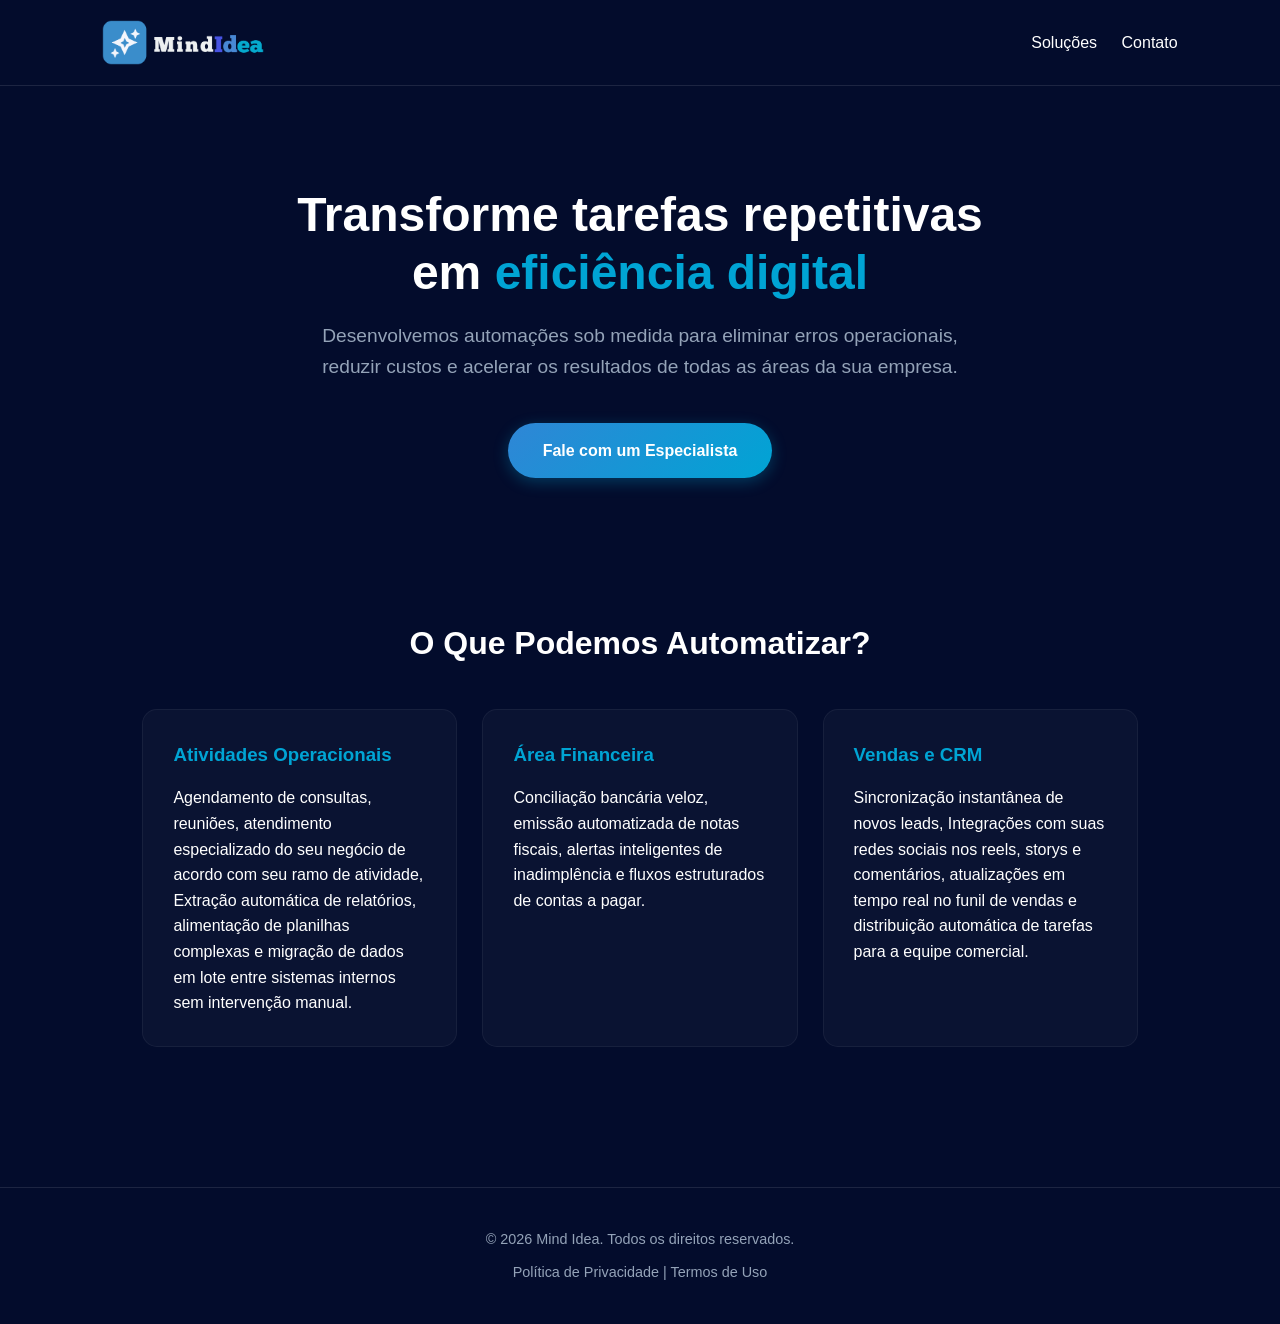
==== index.html @ c0959627 "Update index.html" ====
<!DOCTYPE html>
<html lang="pt-BR">
<head>
    <meta charset="UTF-8">
    <meta name="viewport" content="width=device-width, initial-scale=1.0">
    <title>Mind Idea | Automação Inteligente de Processos e tarefas operacionais</title>
    <meta name="description" content="Automações sob medida para eliminar erros operacionais, reduzir custos e acelerar os resultados da sua empresa.">
    <link rel="icon" type="image/png" href="favicon.png">
    <link rel="apple-touch-icon" href="apple-touch-icon.png">
    <link rel="stylesheet" href="style.css">
</head>
<body>

    <header>
        <div class="logo-area">
            <img src="logo.png" alt="Mind Idea" class="logo-img" width="160" height="45">
        </div>
        <nav>
            <a href="#solucoes">Soluções</a>
            <a href="11957119555">Contato</a>
        </nav>
    </header>

    <main>
        <section class="hero">
            <h1>Transforme tarefas repetitivas em <span>eficiência digital</span></h1>
            <p>Desenvolvemos automações sob medida para eliminar erros operacionais, reduzir custos e acelerar os resultados de todas as áreas da sua empresa.</p>
            <a href="11957119555" class="btn-cta">Fale com um Especialista</a>
        </section>

        <section class="services" id="solucoes">
            <h2>O Que Podemos Automatizar?</h2>
            <div class="grid">
                <div class="card">
                    <h3>Atividades Operacionais</h3>
                    <p>Agendamento de consultas, reuniões, atendimento especializado do seu negócio de acordo com seu ramo de atividade, Extração automática de relatórios, alimentação de planilhas complexas e migração de dados em lote entre sistemas internos sem intervenção manual.</p>
                </div>
                <div class="card">
                    <h3>Área Financeira</h3>
                    <p>Conciliação bancária veloz, emissão automatizada de notas fiscais, alertas inteligentes de inadimplência e fluxos estruturados de contas a pagar.</p>
                </div>
                <div class="card">
                    <h3>Vendas e CRM</h3>
                    <p>Sincronização instantânea de novos leads, Integrações com suas redes sociais nos reels, storys e comentários, atualizações em tempo real no funil de vendas e distribuição automática de tarefas para a equipe comercial.</p>
                </div>
            </div>
        </section>
    </main>

    <footer>
        <p>© 2026 Mind Idea. Todos os direitos reservados.</p>
        <p class="footer-links">
            <a href="politica-privacidade.html">Política de Privacidade</a> |
            <a href="termos-uso.html">Termos de Uso</a>
        </p>
    </footer>

</body>
</html>
---- style.css ----
/* ==========================================================
   Mind Idea | Folha de estilos única (index + páginas legais)
   ========================================================== */

/* Paleta de Cores extraída do Logo da Mind Idea */
:root {
    --bg-dark: #030c2c;
    --primary-blue: #2f86d6;
    --cyan-accent: #00a4d4;
    --text-light: #ffffff;
    --text-muted: #94a3b8;
    --card-bg: rgba(255, 255, 255, 0.03);
}

* {
    margin: 0;
    padding: 0;
    box-sizing: border-box;
}

html {
    scroll-behavior: smooth;
}

body {
    font-family: 'Segoe UI', Tahoma, Geneva, Verdana, sans-serif;
    background-color: var(--bg-dark);
    color: var(--text-light);
    line-height: 1.6;
}

img {
    max-width: 100%;
}

:focus-visible {
    outline: 2px solid var(--cyan-accent);
    outline-offset: 3px;
}

/* ---------- Cabeçalho / Menu ---------- */
header {
    display: flex;
    justify-content: space-between;
    align-items: center;
    padding: 20px 8%;
    border-bottom: 1px solid rgba(255, 255, 255, 0.1);
}

.logo-area {
    display: flex;
    align-items: center;
    gap: 12px;
}

.logo-link {
    text-decoration: none;
    color: inherit;
    display: flex;
    align-items: center;
    gap: 12px;
}

.logo-img {
    height: 45px;
    width: auto;
    display: block;
}

nav a {
    color: var(--text-light);
    text-decoration: none;
    margin-left: 20px;
    transition: color 0.3s;
}

nav a:hover {
    color: var(--cyan-accent);
}

/* ---------- Seção Principal (Hero) ---------- */
.hero {
    padding: 100px 8% 80px;
    text-align: center;
    max-width: 900px;
    margin: 0 auto;
}

.hero h1 {
    font-size: 3rem;
    line-height: 1.2;
    margin-bottom: 20px;
}

.hero h1 span {
    color: var(--cyan-accent);
}

.hero p {
    font-size: 1.2rem;
    color: var(--text-muted);
    margin-bottom: 40px;
}

.btn-cta {
    background: linear-gradient(135deg, var(--primary-blue), var(--cyan-accent));
    color: white;
    padding: 15px 35px;
    border-radius: 30px;
    text-decoration: none;
    font-weight: bold;
    box-shadow: 0 4px 15px rgba(0, 164, 212, 0.3);
    transition: transform 0.3s;
    display: inline-block;
}

.btn-cta:hover {
    transform: translateY(-3px);
}

/* ---------- Serviços / Soluções ---------- */
.services {
    padding: 60px 8%;
    max-width: 1200px;
    margin: 0 auto;
}

.services h2 {
    text-align: center;
    margin-bottom: 40px;
    font-size: 2rem;
}

.grid {
    display: grid;
    grid-template-columns: repeat(auto-fit, minmax(280px, 1fr));
    gap: 25px;
}

.card {
    background: var(--card-bg);
    border: 1px solid rgba(255, 255, 255, 0.05);
    padding: 30px;
    border-radius: 15px;
    transition: border 0.3s;
}

.card:hover {
    border-color: var(--primary-blue);
}

.card h3 {
    margin-bottom: 15px;
    color: var(--cyan-accent);
}

/* ---------- Páginas de Texto Legal ---------- */
.legal-content {
    padding: 80px 8%;
    max-width: 800px;
    margin: 0 auto;
}

.legal-content h1 {
    margin-bottom: 10px;
    color: var(--cyan-accent);
}

.legal-content .legal-updated {
    font-size: 0.9rem;
    margin-bottom: 30px;
}

.legal-content h2 {
    margin: 30px 0 15px;
    font-size: 1.3rem;
}

.legal-content p {
    margin-bottom: 15px;
    color: var(--text-muted);
}

.legal-content ul {
    margin: 0 0 15px 25px;
    color: var(--text-muted);
}

.legal-content li {
    margin-bottom: 8px;
}

.legal-content a {
    color: var(--cyan-accent);
}

.legal-content strong {
    color: var(--text-light);
}

/* Campos a preencher antes de publicar (remova a classe depois) */
.preencher {
    background: rgba(255, 215, 0, 0.18);
    color: #ffd84d;
    padding: 0 4px;
    border-radius: 4px;
}

/* ---------- Rodapé ---------- */
footer {
    text-align: center;
    padding: 40px 8%;
    margin-top: 80px;
    border-top: 1px solid rgba(255, 255, 255, 0.1);
    color: var(--text-muted);
    font-size: 0.9rem;
}

.footer-links {
    margin-top: 10px;
}

footer a {
    color: var(--text-muted);
    text-decoration: none;
}

footer a:hover {
    color: var(--text-light);
}

/* ---------- Responsividade ---------- */
@media (max-width: 600px) {
    .logo-img {
        height: 38px;
    }

    header {
        flex-direction: column;
        gap: 15px;
    }

    nav a:first-child {
        margin-left: 0;
    }

    .hero {
        padding: 60px 5% 50px;
    }

    .hero h1 {
        font-size: 2rem;
    }

    .legal-content {
        padding: 50px 6%;
    }
}
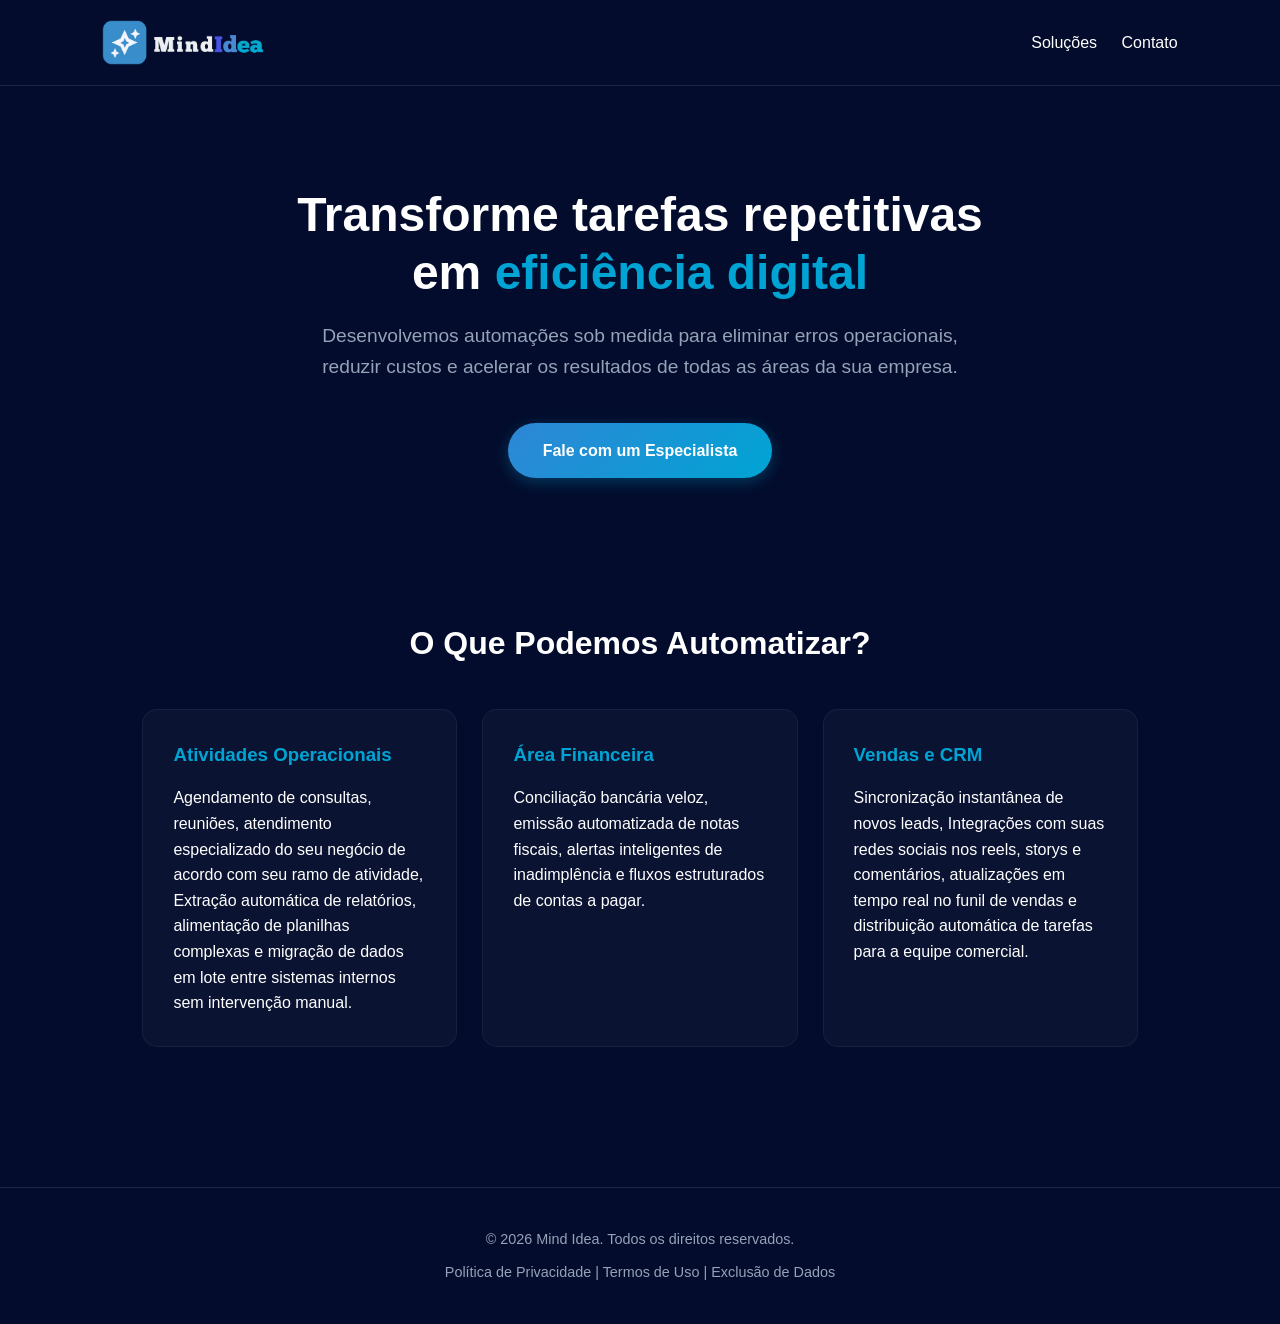
==== commit ae8d5770: "Update index.html" ====
--- a/index.html
+++ b/index.html
@@ -25,7 +25,7 @@
         <section class="hero">
             <h1>Transforme tarefas repetitivas em <span>eficiência digital</span></h1>
             <p>Desenvolvemos automações sob medida para eliminar erros operacionais, reduzir custos e acelerar os resultados de todas as áreas da sua empresa.</p>
-            <a href="11957119555" class="btn-cta">Fale com um Especialista</a>
+            <a href="11914877299" class="btn-cta">Fale com um Especialista</a>
         </section>
 
         <section class="services" id="solucoes">
@@ -51,7 +51,8 @@
         <p>© 2026 Mind Idea. Todos os direitos reservados.</p>
         <p class="footer-links">
             <a href="politica-privacidade.html">Política de Privacidade</a> |
-            <a href="termos-uso.html">Termos de Uso</a>
+            <a href="termos-uso.html">Termos de Uso</a>  |
+            <a href="/excluir-dados">Exclusão de Dados</a> 
         </p>
     </footer>
 
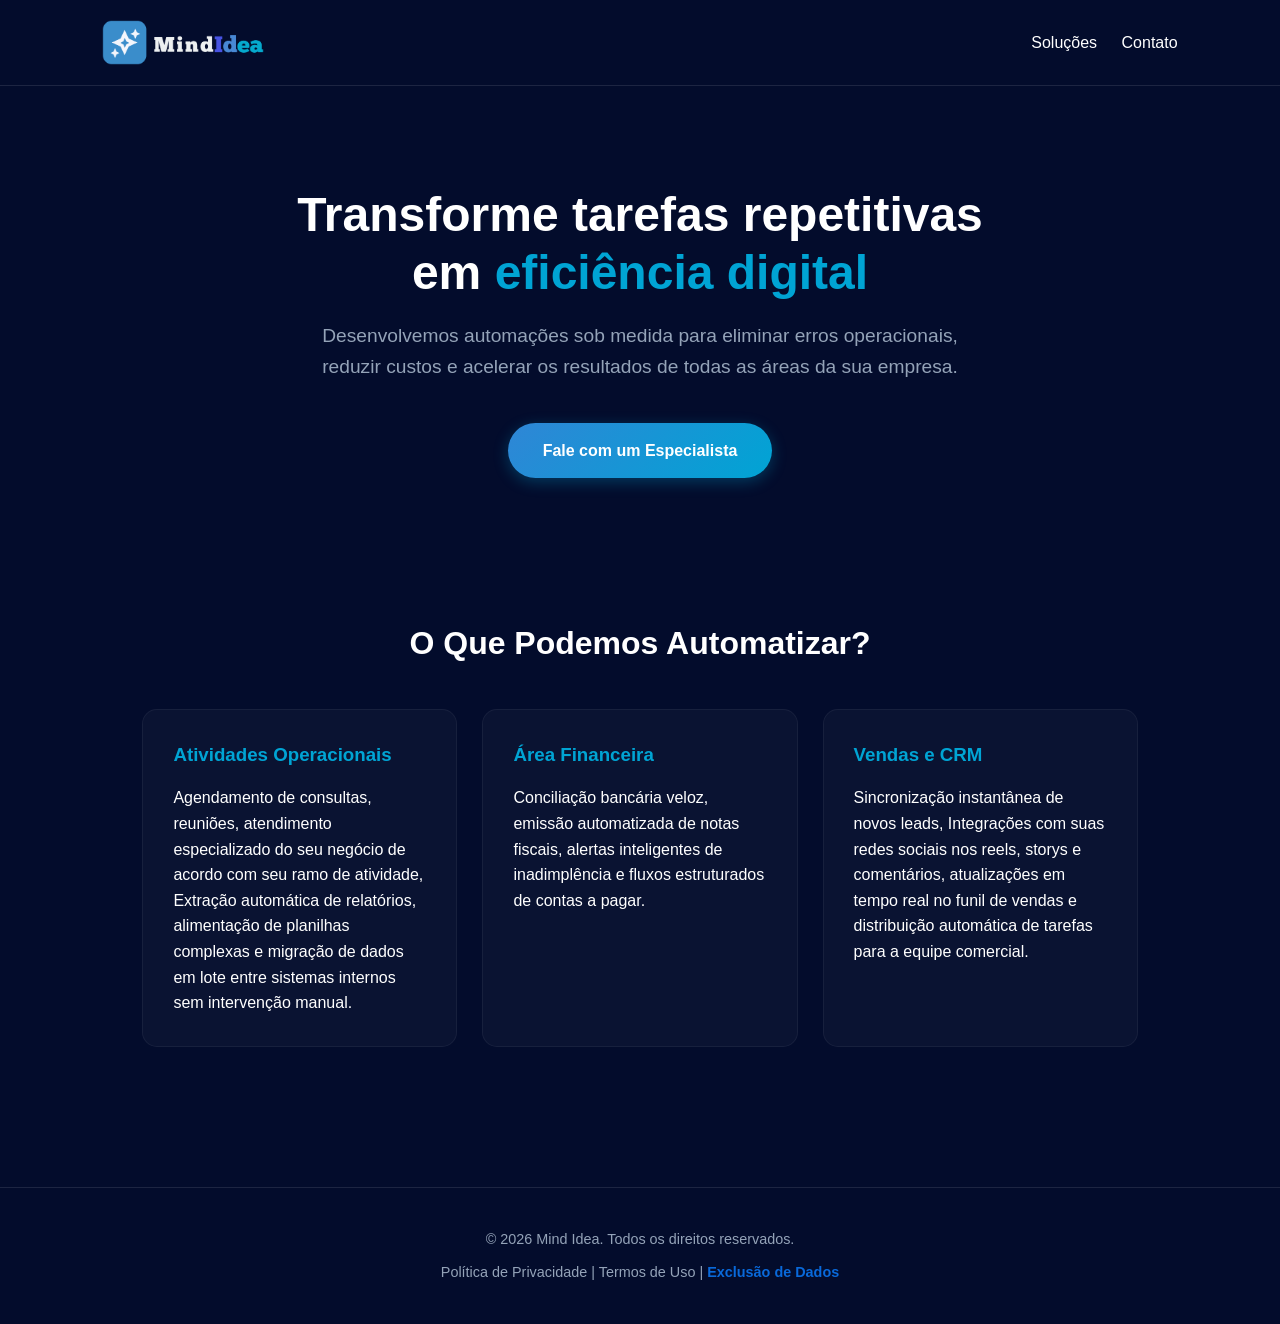
==== commit cc9f6e62: "Update index.html" ====
--- a/index.html
+++ b/index.html
@@ -17,7 +17,7 @@
         </div>
         <nav>
             <a href="#solucoes">Soluções</a>
-            <a href="11957119555">Contato</a>
+            <a href="11914877299">Contato</a>
         </nav>
     </header>
 
@@ -52,7 +52,7 @@
         <p class="footer-links">
             <a href="politica-privacidade.html">Política de Privacidade</a> |
             <a href="termos-uso.html">Termos de Uso</a>  |
-            <a href="/excluir-dados">Exclusão de Dados</a> 
+             <a href="exclusao-dados.html" style="color: #0969da; text-decoration: none; font-weight: bold;">Exclusão de Dados</a> 
         </p>
     </footer>
 
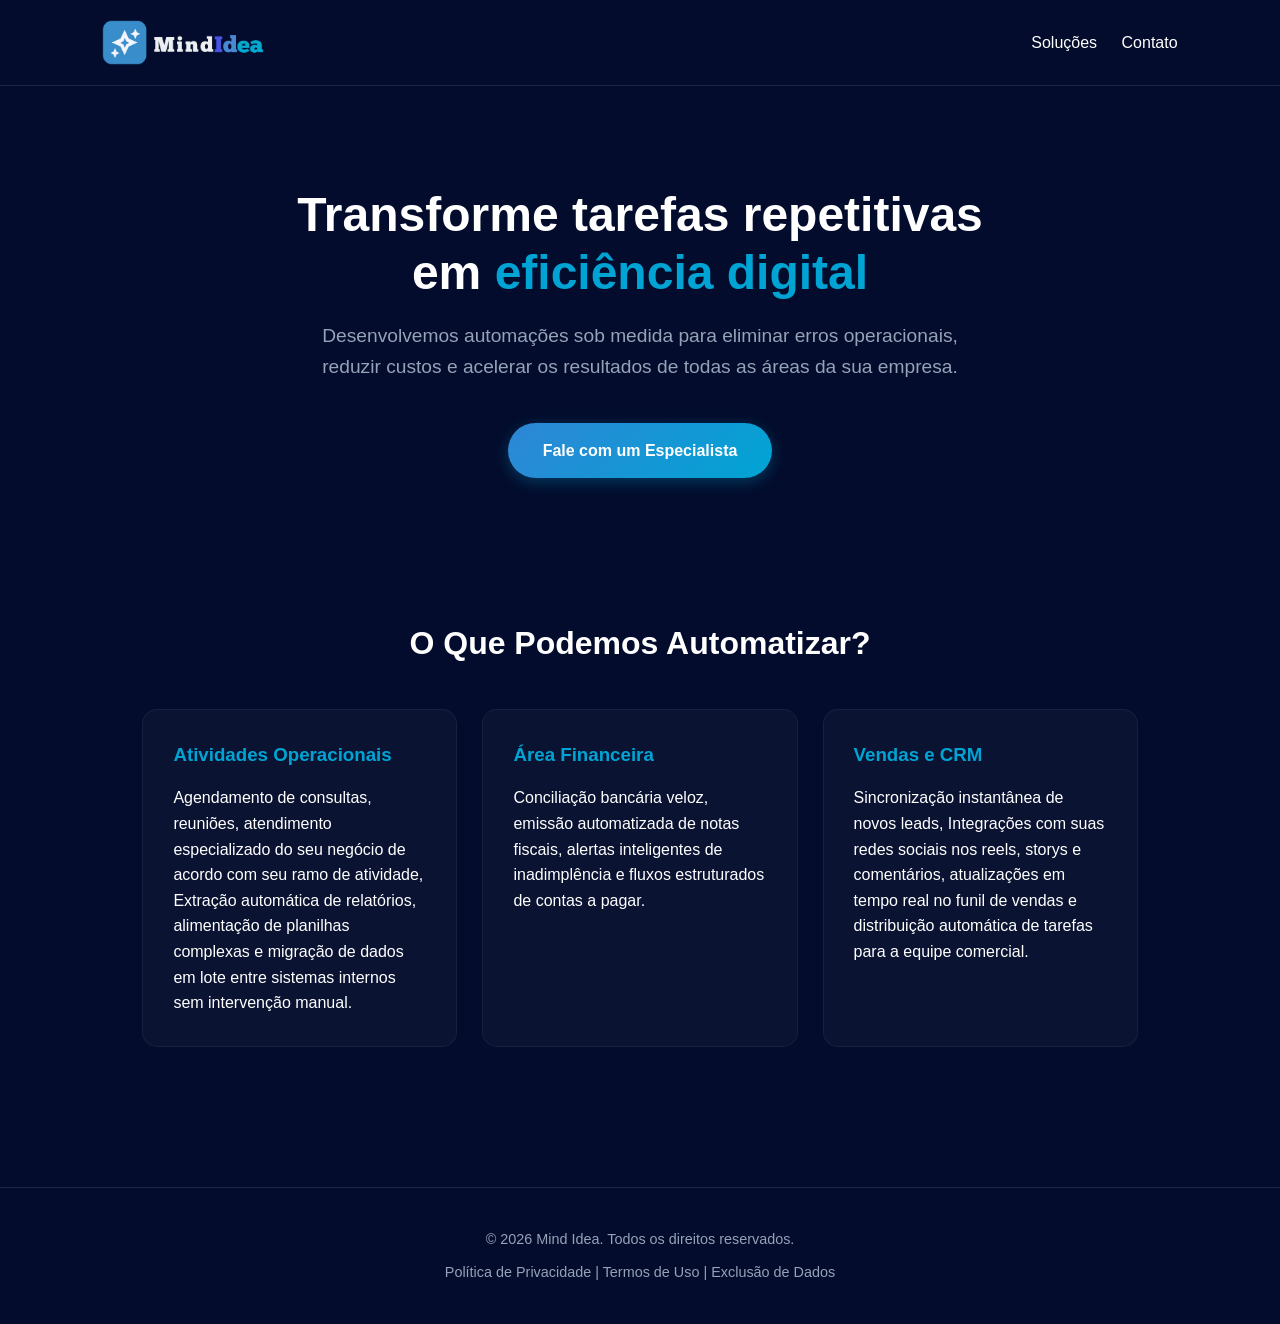
==== commit f95ada5e: "Update index.html" ====
--- a/index.html
+++ b/index.html
@@ -52,7 +52,7 @@
         <p class="footer-links">
             <a href="politica-privacidade.html">Política de Privacidade</a> |
             <a href="termos-uso.html">Termos de Uso</a>  |
-             <a href="exclusao-dados.html" style="color: #0969da; text-decoration: none; font-weight: bold;">Exclusão de Dados</a> 
+             <a href="exclusao-dados.html">Exclusão de Dados</a> 
         </p>
     </footer>
 
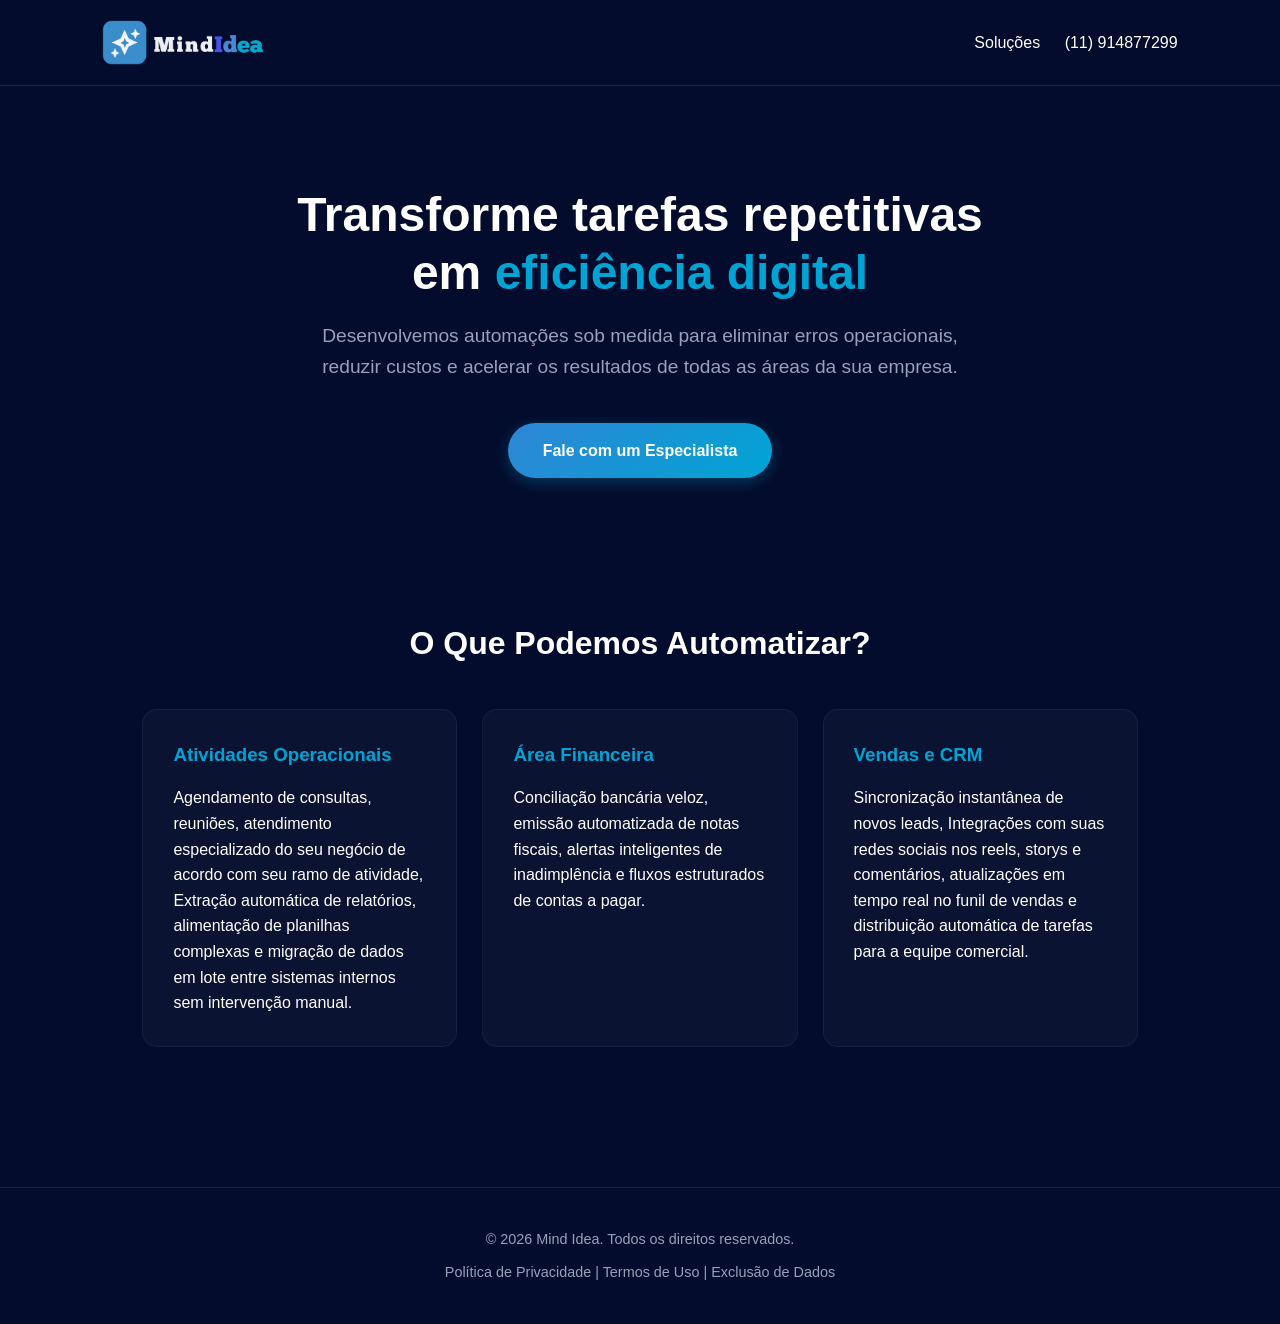
==== commit 588caea2: "Update index.html" ====
--- a/index.html
+++ b/index.html
@@ -17,7 +17,7 @@
         </div>
         <nav>
             <a href="#solucoes">Soluções</a>
-            <a href="11914877299">Contato</a>
+            <a href="11914877299">(11) 914877299</a>
         </nav>
     </header>
 
